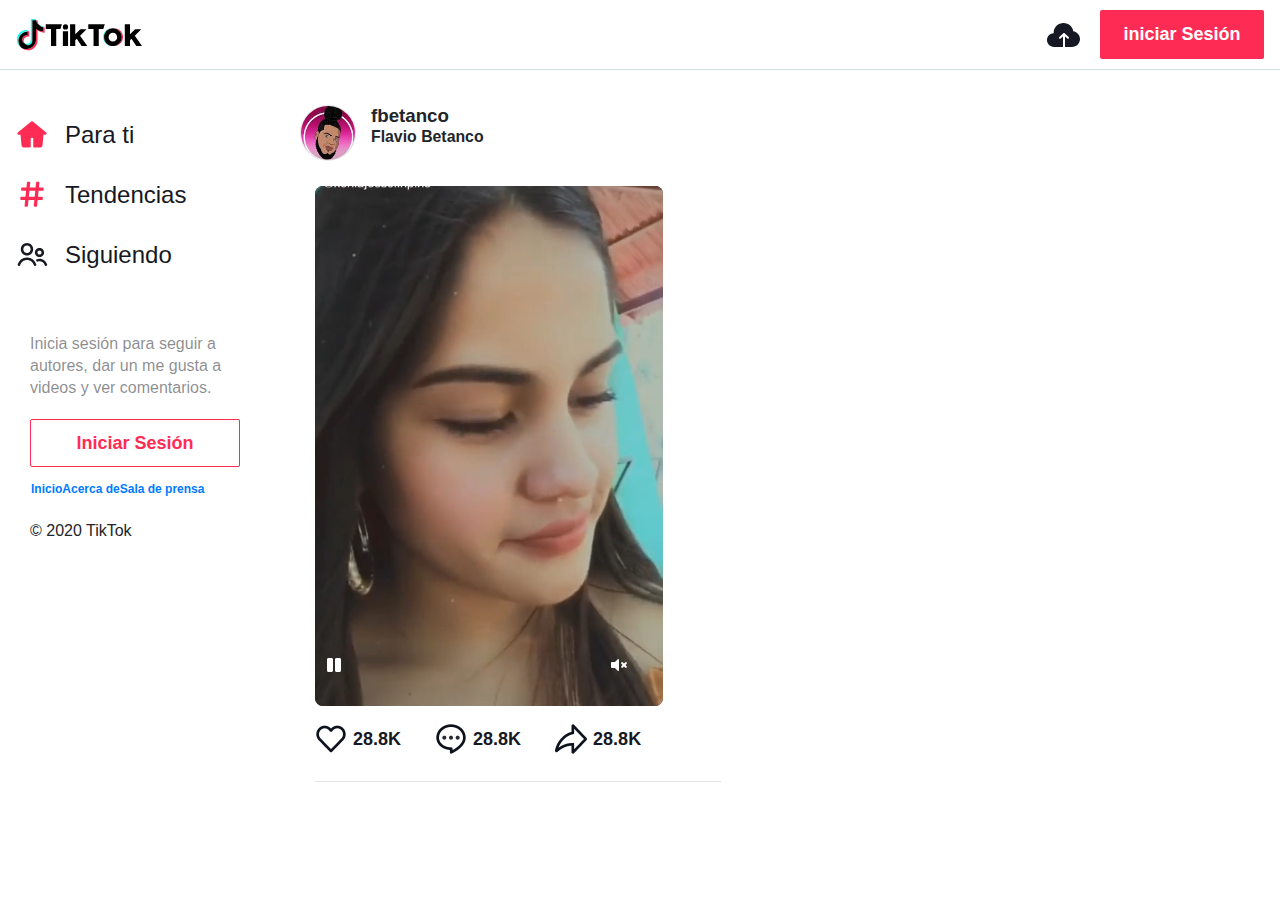
==== frontend/index.html @ cbb34d5c "Version 1.0" ====
<!DOCTYPE html>
<html lang="en">

<head>
    <meta charset="UTF-8">
    <meta name="viewport" content="width=device-width, initial-scale=1.0">
    <title>TikToks</title>
    <link rel="stylesheet" href="css/bootstrap.min.css">
    <link rel="stylesheet" href="css/custom.css">
    <script src="js/all.js" crossorigin="anonymous"></script>

</head>

<body>
    <nav class="barra-superior navbar navbar-expand-lg navbar-light">

        <div class="collapse navbar-collapse" id="navbarSupportedContent">
            <img src="img/logo-1.svg" alt="">
            <img src="img/logo.svg" alt="">
            <form class="form-inline my-2 my-lg-0 ml-auto">
                <img class="cargarVideo" src="img/iconos/subirvideo.svg" alt="" data-container="body" data-toggle="popover" data-placement="bottom" data-content="Vivamus
                    sagittis lacus vel augue laoreet rutrum faucibus.">
                <button class="btn btn-login my-2 my-sm-0" type="button" onclick="iniciarSesion()">
                    iniciar Sesión
                </button>
            </form>
        </div>
    </nav>

    <div class="container-fluid">
        <aside class="barra-lateral">
            <div class="row">
                <div class="col-12 bl-caja">
                    <img src="img/home.svg" alt=""><span class="bl-opciones">Para ti</span>
                </div>
                <div class="col-12 bl-caja">
                    <img src="img/hashtag.svg" alt=""><span class="bl-opciones">Tendencias</span>
                </div>
                <div class="col-12 bl-caja">
                    <img src="img/users.svg" alt=""><span class="bl-opciones">Siguiendo</span>
                </div>
            </div><br><br>

            <div class="col-12">
                <p class="bl-texto">Inicia sesión para seguir a autores, dar un me gusta a videos y ver comentarios.</p>
                <button class="bl-boton" type="button">Iniciar Sesión</button>
            </div>
            <div class="col-12 bl-enlaces">
                <a href="">Inicio</a><a href="">Acerca de</a><a href="">Sala de prensa</a><br>

            </div>
            <div class="col-12"><span>© 2020 TikTok</span></div>

        </aside>

        <main class="contenido-principal">
            <div class="row">
                <div class="col-8">

                    <div class="row">

                        <div class="col-xl-4 foto-perfil" style="background-image: url('img/usuario.jpeg');"></div>
                        <div class="col-xl-8">
                            <h3 class="autor-id">fbetanco</h3>
                            <h4 class="autor-usuarioN">Flavio Betanco</h4>
                        </div>
                        <div class="col-xl-8">
                            <div class="video-container">
                                <div class="video-container1">
                                    <div class="video-container2">
                                        <div class="video-container3">
                                            <div class="video-container4">
                                                <video class="video" id="video" autoplay muted>
                                                    <source src="videos/video.mp4" type="video/mp4">
                                                </video>
                                                <!-- <span class="prueba"></span> -->
                                                <div class="botonMute">
                                                    <i class="iconoMute fas fa-volume-mute"></i>
                                                </div>
                                                <div class="botonPlaypausa">
                                                    <i class="iconoPausa fas fa-pause" id="iconoPausa"></i>
                                                </div>


                                                <!-- <span class="prueba2"></span> -->
                                            </div>
                                        </div>
                                    </div>
                                </div>
                            </div>
                            <div class="video-foot">
                                <div class="video-foot1">
                                    <div class="feed-icono" style="background-image: url('img/iconos/like.svg');">
                                    </div>
                                    <strong title="like" class="contadores">28.8K</strong>
                                </div>
                                <div class="video-foot1">
                                    <div class="feed-icono1" style="background-image: url('img/iconos/comment.svg');">
                                    </div>
                                    <strong title="like" class="contadores">28.8K</strong>
                                </div>
                                <div class="video-foot1">
                                    <div class="feed-icono1" style="background-image: url('img/iconos/share.svg');">
                                    </div>
                                    <strong title="like" class="contadores">28.8K</strong>
                                </div>
                            </div>
                            <hr><br>
                        </div>
                        <div class="col-xl-4">

                        </div>

                    </div>
                </div>
            </div>
        </main>

        <!-- Modal para inicio de Sesión -->
        <div class="modal fade" id="modalLogin" tabindex="-1" role="dialog" aria-labelledby="modalLoginLabel" aria-hidden="true">
            <div class="modal-dialog modal-lg">
                <div class="modal-content">

                    <div class="modalLogin-body">
                        <div class="container">
                            <div class="row">
                                <div class="col-2"></div>
                                <div class="col-8">
                                    <h2>Iniciar Sesión</h2><br>
                                    <h6>Correo Electronico o nombre de usuario</h6>
                                    <form action="">
                                        <div class="form-gruop">
                                            <input type="email" class="form-control" placeholder="Correo electronico o nombre de usuario">
                                        </div>
                                        <div class="form-gruop">
                                            <input type="text" class="form-control" placeholder="Contraseña">
                                        </div>
                                        <br><br>
                                        <div class="form-group">
                                            <input type="button" value="Iniciar Sesión" class="btn btn-light form-control">
                                        </div>
                                    </form>
                                </div>
                                <div class="col-2"></div>
                            </div>
                        </div>

                    </div>
                    <div class="modal-footer center">
                        <p>¿No tienes cuenta?</p><a class="btn-registrarse" onclick="registrarUsuario()">Registrate</a>
                    </div>
                </div>
            </div>
        </div>

        <!-- Modal registro de usuarios -->
        <div class="modal fade" id="modalRegistrarse" tabindex="-1" role="dialog" aria-labelledby="modalRegistrarseLabel" aria-hidden="true">
            <div class="modal-dialog modal-lg">
                <div class="modal-content">

                    <div class="modalLogin-body">
                        <div class="container">
                            <div class="row">
                                <div class="col-2"></div>
                                <div class="col-8">
                                    <h3>Registrarse</h3><br>

                                    <form action="">
                                        <div class="row">

                                            <div class="col-lg-4"><input type="text" name="" id="" class="form-control" placeholder="Mes"></div>
                                            <div class="col-lg-4"><input type="text" class="form-control" placeholder="Dia"></div>
                                            <div class="col-lg-4"><input type="text" class="form-control" placeholder="Año"></div>

                                            <div class="col-lg-12">
                                                <input type="text" class="form-control" placeholder="Dirección de correo electrónico">
                                            </div>
                                            <div class="col-lg-12">
                                                <input type="text" class="form-control" placeholder="Contraseña">
                                            </div>
                                            <br><br><br><br>
                                            <div class="col-lg-12">
                                                <input type="button" value="Siguiente" class="btn btn-primary form-control">
                                            </div>
                                            <div class="col-lg-12 texto-acuerdo">
                                                <p>Al continuar, confirmas que estás de acuerdo con los Términos de uso de TikTok y que has leído la Política de privacidad de TikTok. Si te registras con SMS, puede que se aplique una tarifa por SMS.</p>
                                            </div>
                                        </div>
                                    </form>

                                </div>
                                <div class="col-2"></div>
                            </div>
                        </div>

                    </div>
                    <div class="modal-footer">
                        <p>¿Ya tienes cuenta?</p><a onclick="iniciarSesion()" class="btn-registrarse"> iniciar
                            Sesión</a>
                    </div>
                </div>
            </div>
        </div>
    </div>

    <script src="js/jquery-3.4.1.min.js"></script>
    <script src="js/popper.min.js"></script>
    <script src="js/bootstrap.min.js"></script>
    <script src="js/controlador.js"></script>
</body>

</html>
---- frontend/css/custom.css ----
.barra-superior {
    width: 100%;
    position: fixed;
    left: 0;
    top: 0;
    right: 0;
    height: 70px;
    background: #fff;
    border-bottom: 1px solid rgba(34, 90, 89, 0.2);
    z-index: 1000;
}

.btn-login {
    border: 1px solid transparent;
    border-radius: 2px;
    cursor: pointer;
    background-color: #fe2c55;
    color: #ffffff;
    font-family: "sofiapro-semibold", PingFangSC, sans-serif;
    font-weight: 700;
    font-size: 18px;
    line-height: 35px;
    text-align: center;
    width: 164px;
    display: block;
    float: right;
    box-sizing: border-box;
}

.barra-lateral {
    top: 105px;
    left: 15px;
    bottom: 0;
    width: 240px;
    z-index: 2;
    background: #fff;
    position: fixed;
    flex: 0 0 240px;
}

.bl-caja {
    display: flex;
    align-items: center;
    padding: 0 12px;
    box-sizing: border-box;
    height: 60px;
}

.bl-caja:hover {
    background: rgba(22, 24, 35, 0.03);
    cursor: pointer;
}

.bl-texto {
    font-family: "proxima-regular", PingFangSC, sans-serif;
    font-weight: 400;
    font-size: 16px;
    line-height: 22px;
    color: rgba(22, 24, 35, 0.5);
}

.bl-boton {
    outline: none;
    border: 1px solid transparent;
    border-radius: 2px;
    cursor: pointer;
    background-color: transparent;
    color: #fe2c55;
    border-color: #fe2c55;
    display: flex;
    margin-top: 20px;
    -webkit-box-pack: center;
    justify-content: center;
    align-items: center;
    width: 100%;
    height: 48px;
    font-family: "sofiapro-regular", PingFangSC, sans-serif;
    font-size: 18px;
    font-weight: 600;
    line-height: 25px;
    box-sizing: border-box;
}

.bl-boton:hover {
    background: rgba(22, 24, 35, 0.03);
}

.bl-enlaces {
    margin-top: 16px;
    padding-left: 16px;
    padding-bottom: 24px;
    width: 240px;
    box-sizing: border-box;
    display: inline-block;
    font-family: "proxima-semibold", PingFangSC, sans-serif;
    font-weight: 600;
    font-size: 12px;
    line-height: 12px;
    color: rgba(22, 24, 35, 0.5)!important;
}

.contenido-principal {
    padding-top: 105px;
    margin-left: 300px;
}

.bl-opciones {
    font-family: "sofiapro-regular", PingFangSC, sans-serif;
    font-weight: 400;
    font-size: 24px;
    line-height: 60px;
    color: #161823;
    margin-left: 13px;
}

.usuario-info {
    text-align: left;
}

.foto-perfil {
    display: block;
    width: 56px;
    height: 56px;
    flex: 0 0 56px;
    border-width: 0.5px;
    border-style: solid;
    border-color: rgba(22, 24, 35, 0.12);
    border-image: initial;
    box-sizing: border-box;
    position: relative;
    border-radius: 50%;
    overflow: hidden;
    background: center center / cover no-repeat padding-box padding-box;
}

.autor-id {
    display: block;
    font-size: 1.17em;
    margin-block-start: 1em;
    margin-block-end: 1em;
    margin-inline-start: 0px;
    margin-inline-end: 0px;
    font-weight: bold;
    margin: 0;
}

.autor-usuarioN {
    display: block;
    margin-block-start: 1.33em;
    margin-block-end: 1.33em;
    margin-inline-start: 0px;
    margin-inline-end: 0px;
    font-weight: bold;
    margin: 0;
    font-size: 0.99em;
}

.contenedor1 {
    position: relative;
    display: flex;
    -webkit-box-pack: center;
    justify-content: center;
    width: 100%;
    height: 100%;
}

.video {
    display: block;
    width: 348px;
    height: 100%;
    object-fit: cover;
}

.botonMute {
    bottom: 12px;
    right: 12px;
    top: unset;
    left: unset;
    color: white;
    position: absolute;
    /* left: 16px; */
    /* top: 16px; */
    width: 40px;
    height: 40px;
    /* opacity: 0; */
    z-index: 10;
    background: center center / contain no-repeat transparent;
    transition: opacity 0.3s ease 0s;
}


/* Revisar */

.prueba {
    position: absolute;
    left: 0px;
    right: 0px;
    bottom: 0px;
    height: 200px;
    pointer-events: none;
    background: linear-gradient(rgba(0, 0, 0, 0) 0%, rgba(0, 0, 0, 0.5) 100%);
}

.video-container {
    display: inline-block;
    margin-top: 25px;
}

.video-container1 {
    width: 348px;
    height: 520px;
    position: relative;
}

.video-container2 {
    position: relative;
    display: flex;
    width: 100%;
    height: 100%;
    -webkit-box-pack: center;
    justify-content: center;
    overflow: hidden;
    background: rgb(22, 24, 35);
    border-radius: 8px;
}

.video-container3 {
    width: 100%;
    height: 100%;
    position: relative;
    /* background-size: cover;
    background-color: rgb(22, 24, 35); */
    transform: translateZ(0px);
    -webkit-mask-image: -webkit-radial-gradient(center, circle cover, white 100%, black 100%);
    cursor: pointer;
    background-repeat: no-repeat;
    background-position: center center;
    overflow: hidden;
}

.video-container4 {
    position: relative;
    display: flex;
    -webkit-box-pack: center;
    justify-content: center;
    width: 100%;
    height: 100%;
}

.botonPlaypausa {
    bottom: 12px;
    left: 12px;
    top: unset;
    right: unset;
    color: white;
    position: absolute;
    width: 40px;
    height: 40px;
    z-index: 10;
    background: center center / contain no-repeat transparent;
    transition: opacity 0.3s ease 0s;
}


/* Revisar  */

.prueba2 {
    position: absolute;
    left: 0px;
    top: 0px;
    right: 0px;
    bottom: 0px;
}

.video-foot {
    position: relative;
    flex-direction: row;
    color: rgb(22, 24, 35);
    height: 52px;
    width: unset;
    display: flex;
    z-index: 1;
}

.video-foot1 {
    width: unset;
    flex-direction: row;
    margin-bottom: 0px;
    margin-right: 34px;
    -webkit-box-align: center;
    align-items: center;
    position: relative;
    display: flex;
    font-size: 13px;
    cursor: pointer;
}

.feed-icono {
    background-position: unset;
    width: 32px;
    height: 32px;
    background-size: 32px 32px;
    font-size: 13px;
    cursor: pointer;
    background-repeat: no-repeat;
}

.feed-icono1 {
    width: 32px;
    height: 32px;
    background-size: 32px 32px;
    background-repeat: no-repeat;
    background-position: center top;
    font-size: 13px;
    cursor: pointer;
}

.contadores {
    font-family: sofiapro-bold, PingFangSC, sans-serif;
    padding-left: 6px;
    padding-top: 0px;
    font-size: 18px;
    font-weight: 700;
    display: inline-block;
    line-height: 17px;
    text-align: center;
}

.form-control {
    border: 1px solid rgba(22, 24, 35, 0.12)!important;
    border-radius: 2px!important;
    position: relative!important;
    margin-top: 8px!important;
    -webkit-box-pack: justify!important;
    height: 34px!important;
    line-height: 34px!important;
    box-sizing: content-box!important;
}

.btn-ligth {
    background-color: #f1f1f2!important;
}

.modalLogin-body {
    margin-top: 30px;
    padding-top: 25px;
}

.btn-registrarse {
    cursor: pointer;
}

.btn-primary {
    background-color: #fe2c55!important;
}

.texto-acuerdo {
    text-align: center;
    margin-top: 12px;
    font-family: 'ProximaNova-regular';
    font-size: 14px;
    line-height: 15px;
    color: rgba(22, 24, 35, 0.5);
}

.cargarVideo {
    cursor: pointer;
    margin-right: 20px;
}
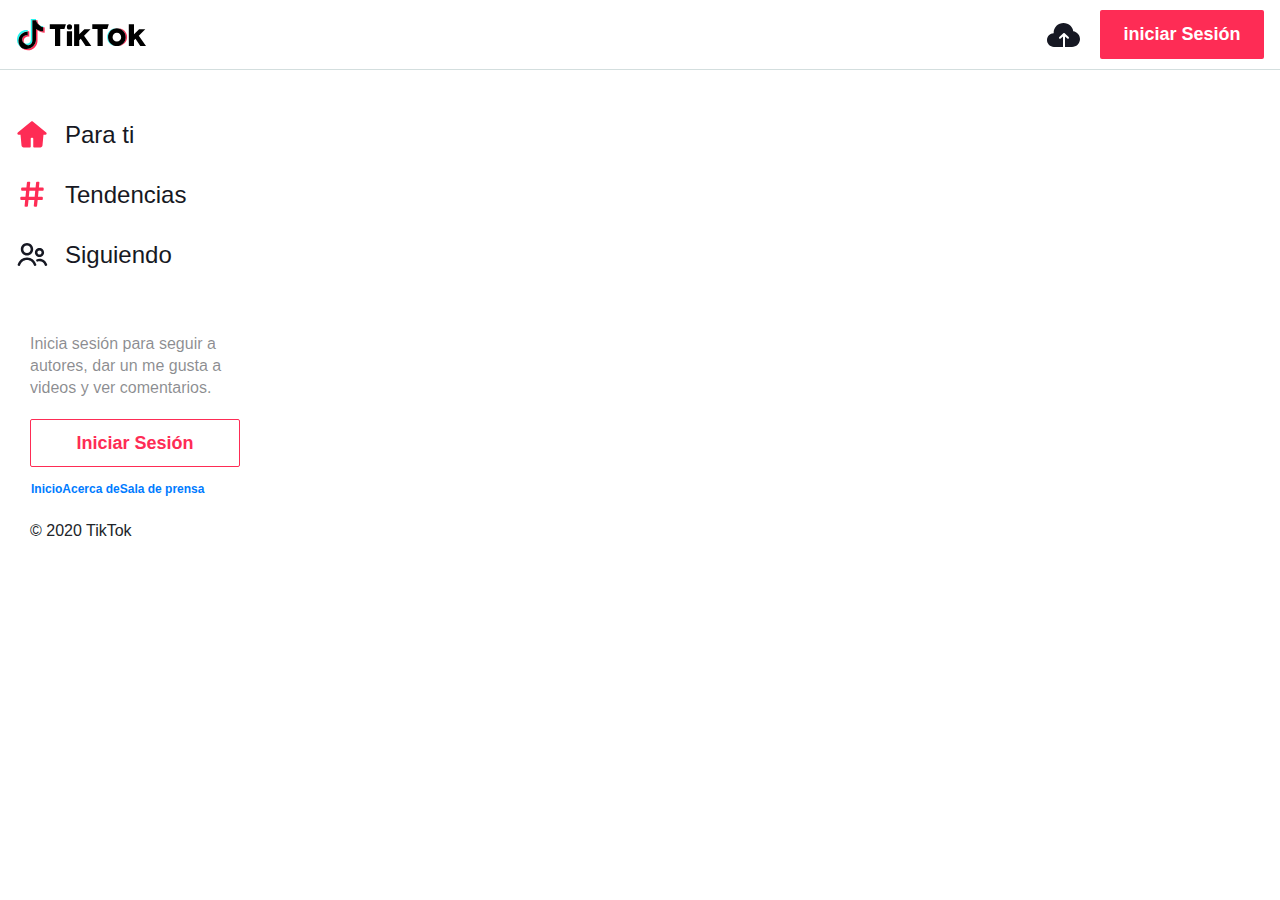
==== commit 75e372c9: "Version 2.0" ====
--- a/frontend/index.html
+++ b/frontend/index.html
@@ -7,198 +7,194 @@
     <title>TikToks</title>
     <link rel="stylesheet" href="css/bootstrap.min.css">
     <link rel="stylesheet" href="css/custom.css">
+    <link rel="stylesheet" href="css/custom-movil.css">
     <script src="js/all.js" crossorigin="anonymous"></script>
 
+
 </head>
 
 <body>
-    <nav class="barra-superior navbar navbar-expand-lg navbar-light">
-
-        <div class="collapse navbar-collapse" id="navbarSupportedContent">
-            <img src="img/logo-1.svg" alt="">
-            <img src="img/logo.svg" alt="">
-            <form class="form-inline my-2 my-lg-0 ml-auto">
-                <img class="cargarVideo" src="img/iconos/subirvideo.svg" alt="" data-container="body" data-toggle="popover" data-placement="bottom" data-content="Vivamus
-                    sagittis lacus vel augue laoreet rutrum faucibus.">
-                <button class="btn btn-login my-2 my-sm-0" type="button" onclick="iniciarSesion()">
-                    iniciar Sesión
-                </button>
-            </form>
-        </div>
-    </nav>
-
-    <div class="container-fluid">
-        <aside class="barra-lateral">
-            <div class="row">
-                <div class="col-12 bl-caja">
-                    <img src="img/home.svg" alt=""><span class="bl-opciones">Para ti</span>
-                </div>
-                <div class="col-12 bl-caja">
-                    <img src="img/hashtag.svg" alt=""><span class="bl-opciones">Tendencias</span>
-                </div>
-                <div class="col-12 bl-caja">
-                    <img src="img/users.svg" alt=""><span class="bl-opciones">Siguiendo</span>
-                </div>
-            </div><br><br>
-
-            <div class="col-12">
-                <p class="bl-texto">Inicia sesión para seguir a autores, dar un me gusta a videos y ver comentarios.</p>
-                <button class="bl-boton" type="button">Iniciar Sesión</button>
-            </div>
-            <div class="col-12 bl-enlaces">
-                <a href="">Inicio</a><a href="">Acerca de</a><a href="">Sala de prensa</a><br>
-
-            </div>
-            <div class="col-12"><span>© 2020 TikTok</span></div>
-
-        </aside>
-
-        <main class="contenido-principal">
-            <div class="row">
-                <div class="col-8">
-
-                    <div class="row">
-
-                        <div class="col-xl-4 foto-perfil" style="background-image: url('img/usuario.jpeg');"></div>
-                        <div class="col-xl-8">
-                            <h3 class="autor-id">fbetanco</h3>
-                            <h4 class="autor-usuarioN">Flavio Betanco</h4>
-                        </div>
-                        <div class="col-xl-8">
-                            <div class="video-container">
-                                <div class="video-container1">
-                                    <div class="video-container2">
-                                        <div class="video-container3">
-                                            <div class="video-container4">
-                                                <video class="video" id="video" autoplay muted>
-                                                    <source src="videos/video.mp4" type="video/mp4">
-                                                </video>
-                                                <!-- <span class="prueba"></span> -->
-                                                <div class="botonMute">
-                                                    <i class="iconoMute fas fa-volume-mute"></i>
-                                                </div>
-                                                <div class="botonPlaypausa">
-                                                    <i class="iconoPausa fas fa-pause" id="iconoPausa"></i>
-                                                </div>
-
-
-                                                <!-- <span class="prueba2"></span> -->
-                                            </div>
-                                        </div>
+
+    <div class="contenido-pc d-none d-sm-none d-md-block" id="contenido-pc">
+        <nav class="barra-superior navbar navbar-expand-lg navbar-light">
+
+            <div class="collapse navbar-collapse" id="navbarSupportedContent">
+                <a href="index.html"><img src="img/logo-1.svg" alt="">
+                    <img src="img/logo.svg" alt=""></a>
+                <form class="form-inline my-2 my-lg-0 ml-auto">
+                    <a href="cargar.html"><img class="cargarVideo" src="img/iconos/subirvideo.svg" alt="" data-container="body" data-toggle="popover" data-placement="bottom" data-content="Vivamus
+                    sagittis lacus vel augue laoreet rutrum faucibus."></a>
+                    <button id="btn-login" class="btn btn-login my-2 my-sm-0" type="button" onclick="iniciarSesion()" style="display: block;">
+                        iniciar Sesión
+                    </button>
+                    <div id="foto-perfil" class="foto-perfil" style="background-image: url('img/usuario.jpeg'); display: none;">
+
+                    </div>
+                </form>
+            </div>
+        </nav>
+
+        <div class="container-fluid">
+            <aside class="barra-lateralpc">
+                <div class="row">
+                    <div class="col-12 bl-caja">
+                        <img src="img/home.svg" alt=""><span class="bl-opciones">Para ti</span>
+                    </div>
+                    <div class="col-12 bl-caja">
+                        <img src="img/hashtag.svg" alt=""><span class="bl-opciones">Tendencias</span>
+                    </div>
+                    <div class="col-12 bl-caja">
+                        <img src="img/users.svg" alt=""><span class="bl-opciones">Siguiendo</span>
+                    </div>
+                </div><br><br>
+
+                <div class="col-12">
+                    <p class="bl-texto">Inicia sesión para seguir a autores, dar un me gusta a videos y ver comentarios.
+                    </p>
+                    <button class="bl-boton" type="button">Iniciar Sesión</button>
+                </div>
+                <div class="col-12 bl-enlaces">
+                    <a href="">Inicio</a><a href="">Acerca de</a><a href="">Sala de prensa</a><br>
+
+                </div>
+                <div class="col-12"><span>© 2020 TikTok</span></div>
+
+            </aside>
+
+            <main class="contenido-principal">
+                <div class="row">
+                    <div class="col-8 contenedor-video">
+
+                        <div class="row" id="video-contenedor">
+
+
+
+                        </div>
+                    </div>
+                </div>
+            </main>
+
+            <!-- Modal para inicio de Sesión -->
+            <div class="modal fade" id="modalLogin" tabindex="-1" role="dialog" aria-labelledby="modalLoginLabel" aria-hidden="true">
+                <div class="modal-dialog modal-lg">
+                    <div class="modal-content">
+
+                        <div class="modalLogin-body">
+                            <div class="container">
+                                <div class="row">
+                                    <div class="col-2"></div>
+                                    <div class="col-8">
+                                        <div id="msj-login" class="alert alert-danger" style="text-align: center; display: none;">Sesión Iniciada</div>
+                                        <h2>Iniciar Sesión</h2><br>
+                                        <h6>Correo Electronico o nombre de usuario</h6>
+                                        <form action="">
+                                            <div class="form-gruop">
+                                                <input id="correo" type="email" class="form-control" placeholder="Correo electronico o nombre de usuario">
+                                            </div>
+                                            <div class="form-gruop">
+                                                <input id="contrasena" type="password" class="form-control" placeholder="Contraseña">
+                                            </div>
+                                            <br><br>
+                                            <div class="form-group">
+                                                <button type="button" class="btn btn-light form-control" onclick="login();">Iniciar Sesión</button>
+                                            </div>
+                                        </form>
                                     </div>
+                                    <div class="col-2"></div>
                                 </div>
                             </div>
-                            <div class="video-foot">
-                                <div class="video-foot1">
-                                    <div class="feed-icono" style="background-image: url('img/iconos/like.svg');">
+
+                        </div>
+                        <div class="modal-footer center">
+                            <p>¿No tienes cuenta?</p><a class="btn-registrarse" onclick="registrarUsuario()">Registrate</a>
+                        </div>
+                    </div>
+                </div>
+            </div>
+
+            <!-- Modal registro de usuarios -->
+            <div class="modal fade" id="modalRegistrarse" tabindex="-1" role="dialog" aria-labelledby="modalRegistrarseLabel" aria-hidden="true">
+                <div class="modal-dialog modal-lg">
+                    <div class="modal-content">
+
+                        <div class="modalLogin-body">
+                            <div class="container">
+                                <div class="row">
+                                    <div class="col-2"></div>
+                                    <div class="col-8">
+                                        <h3>Registrarse</h3><br>
+
+                                        <form action="">
+                                            <div class="row">
+
+                                                <div class="col-lg-4"><input type="text" name="" id="" class="form-control" placeholder="Mes"></div>
+                                                <div class="col-lg-4"><input type="text" class="form-control" placeholder="Dia"></div>
+                                                <div class="col-lg-4"><input type="text" class="form-control" placeholder="Año"></div>
+
+                                                <div class="col-lg-12">
+                                                    <input type="text" class="form-control" placeholder="Dirección de correo electrónico">
+                                                </div>
+                                                <div class="col-lg-12">
+                                                    <input type="text" class="form-control" placeholder="Contraseña">
+                                                </div>
+                                                <br><br><br><br>
+                                                <div class="col-lg-12">
+                                                    <input type="button" value="Siguiente" class="btn btn-primary form-control">
+                                                </div>
+                                                <div class="col-lg-12 texto-acuerdo">
+                                                    <p>Al continuar, confirmas que estás de acuerdo con los Términos de uso de TikTok y que has leído la Política de privacidad de TikTok. Si te registras con SMS, puede que se aplique una tarifa por SMS.</p>
+                                                </div>
+                                            </div>
+                                        </form>
+
                                     </div>
-                                    <strong title="like" class="contadores">28.8K</strong>
-                                </div>
-                                <div class="video-foot1">
-                                    <div class="feed-icono1" style="background-image: url('img/iconos/comment.svg');">
-                                    </div>
-                                    <strong title="like" class="contadores">28.8K</strong>
-                                </div>
-                                <div class="video-foot1">
-                                    <div class="feed-icono1" style="background-image: url('img/iconos/share.svg');">
-                                    </div>
-                                    <strong title="like" class="contadores">28.8K</strong>
+                                    <div class="col-2"></div>
                                 </div>
                             </div>
-                            <hr><br>
-                        </div>
-                        <div class="col-xl-4">
-
-                        </div>
-
-                    </div>
-                </div>
-            </div>
-        </main>
-
-        <!-- Modal para inicio de Sesión -->
-        <div class="modal fade" id="modalLogin" tabindex="-1" role="dialog" aria-labelledby="modalLoginLabel" aria-hidden="true">
-            <div class="modal-dialog modal-lg">
-                <div class="modal-content">
-
-                    <div class="modalLogin-body">
-                        <div class="container">
-                            <div class="row">
-                                <div class="col-2"></div>
-                                <div class="col-8">
-                                    <h2>Iniciar Sesión</h2><br>
-                                    <h6>Correo Electronico o nombre de usuario</h6>
-                                    <form action="">
-                                        <div class="form-gruop">
-                                            <input type="email" class="form-control" placeholder="Correo electronico o nombre de usuario">
-                                        </div>
-                                        <div class="form-gruop">
-                                            <input type="text" class="form-control" placeholder="Contraseña">
-                                        </div>
-                                        <br><br>
-                                        <div class="form-group">
-                                            <input type="button" value="Iniciar Sesión" class="btn btn-light form-control">
-                                        </div>
-                                    </form>
-                                </div>
-                                <div class="col-2"></div>
-                            </div>
-                        </div>
-
-                    </div>
-                    <div class="modal-footer center">
-                        <p>¿No tienes cuenta?</p><a class="btn-registrarse" onclick="registrarUsuario()">Registrate</a>
+
+                        </div>
+                        <div class="modal-footer">
+                            <p>¿Ya tienes cuenta?</p><a onclick="iniciarSesion()" class="btn-registrarse"> iniciar
+                                Sesión</a>
+                        </div>
                     </div>
                 </div>
             </div>
         </div>
-
-        <!-- Modal registro de usuarios -->
-        <div class="modal fade" id="modalRegistrarse" tabindex="-1" role="dialog" aria-labelledby="modalRegistrarseLabel" aria-hidden="true">
-            <div class="modal-dialog modal-lg">
-                <div class="modal-content">
-
-                    <div class="modalLogin-body">
-                        <div class="container">
-                            <div class="row">
-                                <div class="col-2"></div>
-                                <div class="col-8">
-                                    <h3>Registrarse</h3><br>
-
-                                    <form action="">
-                                        <div class="row">
-
-                                            <div class="col-lg-4"><input type="text" name="" id="" class="form-control" placeholder="Mes"></div>
-                                            <div class="col-lg-4"><input type="text" class="form-control" placeholder="Dia"></div>
-                                            <div class="col-lg-4"><input type="text" class="form-control" placeholder="Año"></div>
-
-                                            <div class="col-lg-12">
-                                                <input type="text" class="form-control" placeholder="Dirección de correo electrónico">
-                                            </div>
-                                            <div class="col-lg-12">
-                                                <input type="text" class="form-control" placeholder="Contraseña">
-                                            </div>
-                                            <br><br><br><br>
-                                            <div class="col-lg-12">
-                                                <input type="button" value="Siguiente" class="btn btn-primary form-control">
-                                            </div>
-                                            <div class="col-lg-12 texto-acuerdo">
-                                                <p>Al continuar, confirmas que estás de acuerdo con los Términos de uso de TikTok y que has leído la Política de privacidad de TikTok. Si te registras con SMS, puede que se aplique una tarifa por SMS.</p>
-                                            </div>
-                                        </div>
-                                    </form>
-
-                                </div>
-                                <div class="col-2"></div>
-                            </div>
-                        </div>
-
-                    </div>
-                    <div class="modal-footer">
-                        <p>¿Ya tienes cuenta?</p><a onclick="iniciarSesion()" class="btn-registrarse"> iniciar
-                            Sesión</a>
-                    </div>
-                </div>
+    </div>
+    <div class="contenido-movil d-block d-sm-block d-md-none" id="contenido-movil">
+        <div class="dispositivo-movil">
+            <div class="container-1">
+
+                <div class="clase-2" style="height: calc(100% - 0px);">
+                    <div class="clase-3">
+                        <!--contenedor video-->
+                        <div class="clase-4" id="videos-movil" style="transform: translate3d(0px, 0px, 0px); position: relative;">
+
+                        </div>
+                    </div>
+                </div>
+                <footer>
+                    <div class="row">
+                        <div class="col-2 col-sm-2 col-md-2">
+                            <img src=" img/iconos-movil/home.svg " alt=" ">
+                        </div>
+                        <div class="col-2 col-sm-2 col-md-2">
+                            <img src="img/iconos-movil/lupa.svg" alt="">
+                        </div>
+                        <div class="col-1 col-sm-1 col-md-1"></div>
+                        <div class="col-2 col-sm-2 col-md-2">
+                            <img src=" img/iconos-movil/subirvideo.svg " alt=" ">
+                        </div>
+                        <div class="col-1 col-sm-1 col-md-1"></div>
+                        <div class="col-2 col-sm-2 col-md-2">
+                            <img src="img/iconos-movil/notificaciones.svg" alt="">
+                        </div>
+                        <div class="col-2 col-sm-2 col-md-2">
+                            <img src=" img/iconos-movil/perfil.svg " alt=" ">
+                        </div>
+                    </div>
+                </footer>
             </div>
         </div>
     </div>
@@ -206,6 +202,7 @@
     <script src="js/jquery-3.4.1.min.js"></script>
     <script src="js/popper.min.js"></script>
     <script src="js/bootstrap.min.js"></script>
+    <script src="js/axios.min.js"></script>
     <script src="js/controlador.js"></script>
 </body>
 
